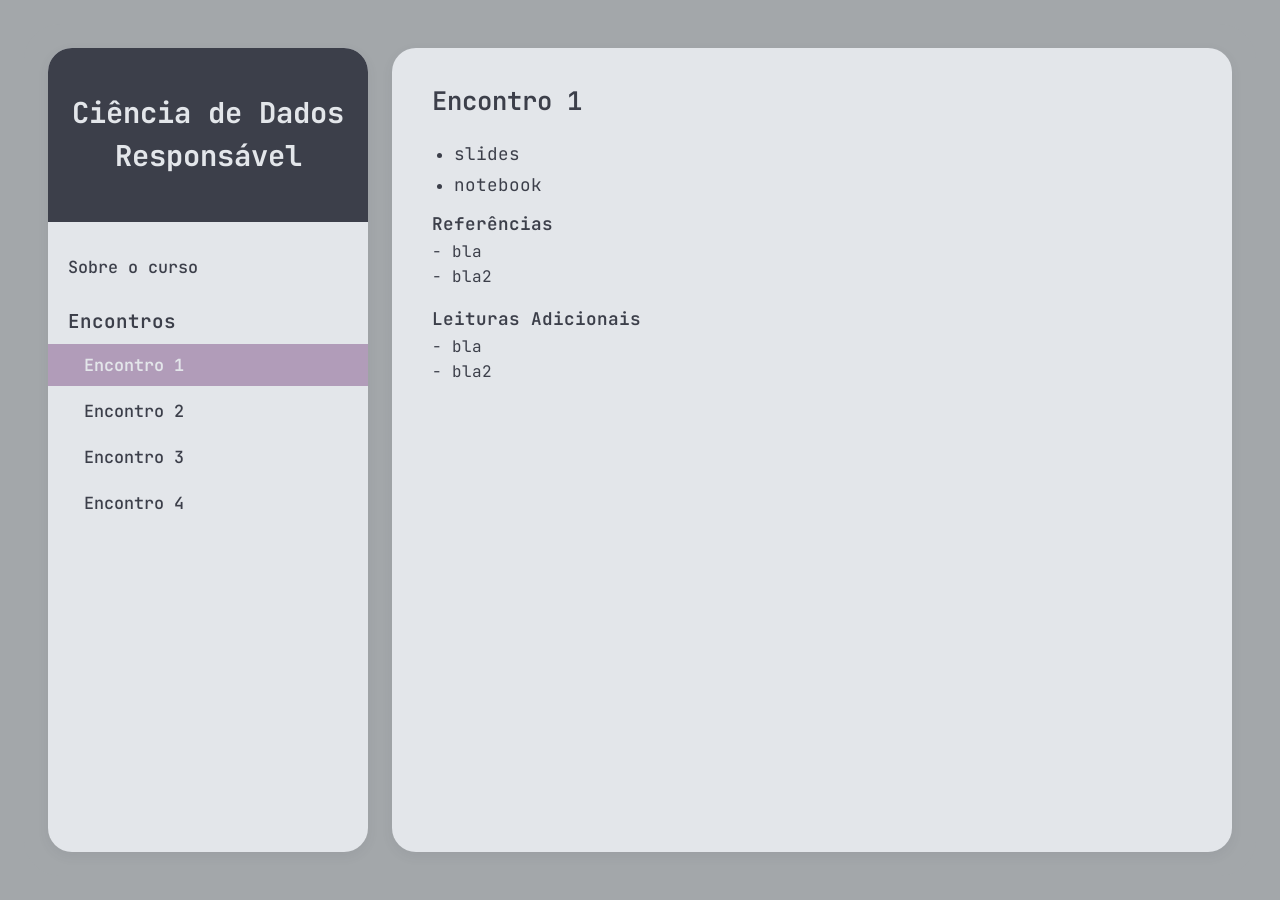
==== docs/encontro_1.html @ 3c86de16 "muda fonte pra monospace" ====
<!DOCTYPE html>
<html lang="pt-BR">
    <head>
        <meta charset="UTF-8">
        <meta name="viewport" content="width=device-width, initial-scale=1">
        <title>encontro 1 · ciência de dados responsável</title>

        <link rel="preconnect" href="https://fonts.googleapis.com">
        <link rel="preconnect" href="https://fonts.gstatic.com" crossorigin>
        <link href="https://fonts.googleapis.com/css2?family=JetBrains+Mono:wght@400;500;600;700&display=swap" rel="stylesheet">
        <link rel="stylesheet" href="style.css">
    </head>
    <body>
        <div class="outer-frame">
            <aside class="sidebar">
                <h1 class="course-title">Ciência de Dados<br>Responsável</h1>

                <nav class="nav-group">
                    <a class="nav-item" href="index.html">Sobre o curso</a>

                    <h2 class="nav-heading">Encontros</h2>
                    <ul class="nav-list">
                        <li><a class="nav-item active" href="encontro_1.html">Encontro 1</a></li>
                        <li><a class="nav-item" href="encontro_2.html">Encontro 2</a></li>
                        <li><a class="nav-item" href="encontro_3.html">Encontro 3</a></li>
                        <li><a class="nav-item" href="encontro_4.html">Encontro 4</a></li>
                    </ul>
                </nav>
            </aside>

            <main class="content-panel">
                <h2>Encontro 1</h2>
                <div class="content-section">
                    <ul class="topics-list">
                        <li><a href="https://exemplo.com/slides1" target="_blank" rel="noopener noreferrer" class="content-link">slides</a></li>
                        <li><a href="https://exemplo.com/notebook1" target="_blank" rel="noopener noreferrer" class="content-link">notebook</a></li>
                    </ul>

                    <div class="content-block">
                        <h3>Referências</h3>
                        <ul>
                            <li>bla</li>
                            <li>bla2</li>
                        </ul>
                    </div>

                    <div class="content-block">
                        <h3>Leituras Adicionais</h3>
                        <ul>
                            <li>bla</li>
                            <li>bla2</li>
                        </ul>
                    </div>
                </div>
            </main>
        </div>
    </body>
</html>
---- docs/style.css ----
/* --- Global Resets & Font Setup --- */
* {
  margin: 0;
  padding: 0;
  box-sizing: border-box;
}

body {
  font-family: 'JetBrains Mono', monospace;
  background-color: #a3a7aa;
  color: #3c3f4a;
  min-height: 100vh;
  display: flex;
  align-items: center;
  justify-content: center;
  padding: 24px;
}

/* --- Layout Structure --- */

/* 1. Contêiner externo */
.outer-frame {
  width: 100%;
  height: calc(100vh - 48px);
  border: none;
  border-radius: 36px;
  padding: 24px;
  display: flex;
  gap: 24px;
  background-color: #a3a7aa;
}

/* 2. Coluna esquerda (Menu Lateral / Painel interno) */
.sidebar {
  flex: 0 0 320px;
  border: none;
  border-radius: 24px;
  padding: 0;
  display: flex;
  flex-direction: column;
  background-color: #e3e6ea;
  box-shadow: 0 4px 12px rgba(60, 63, 74, 0.08);
  overflow: hidden; 
}

/* 3. Coluna direita (Painel principal de conteúdo) */
.content-panel {
  flex: 1;
  border: none;
  border-radius: 24px;
  padding: 36px 40px;
  overflow-y: auto;
  background-color: #e3e6ea;
  box-shadow: 0 4px 12px rgba(60, 63, 74, 0.08);
}

/* --- Typography & Elements --- */

/* Bloco do título */
.course-title {
  width: 100%;
  font-family: 'JetBrains Mono', monospace;
  font-size: 1.8rem;
  font-weight: 700; 
  line-height: 1.5;
  background-color: #3c3f4a;
  color: #e3e6ea;
  padding: 44px 20px; 
  margin: 0 0 24px 0;
  border-radius: 0;  
  text-align: center;
}

.nav-group {
  width: 100%;
}

.nav-heading {
  font-size: 1.2rem;
  font-weight: 600;
  color: #3c3f4a;
  margin: 20px 0 10px 0;
  padding-left: 20px;
}

.nav-list {
  list-style: none;
  display: flex;
  flex-direction: column;
  gap: 4px;
  width: 100%;
}

/* Links de navegação */
.nav-item {
  width: 100%;
  display: block;
  background: none;
  border: none;
  font-family: 'JetBrains Mono', monospace;
  font-size: 1.05rem;
  font-weight: 500;
  color: #3c3f4a;
  cursor: pointer;
  text-align: left;
  text-decoration: none;
  padding: 10px 20px;
  border-radius: 0; 
  transition: all 0.2s ease;
}

/* Itens da lista de encontros */
.nav-list .nav-item {
  padding-left: 36px;
}

/* Destaque ao passar o mouse ou se estiver selecionado */
.nav-item:hover,
.nav-item.active {
  background-color: #b19cb9;
  color: #e3e6ea;
}

.nav-item.active {
  font-weight: 600;
}

/* --- Content Area Specific Styles --- */
.content-panel h2 {
  font-size: 1.6rem;
  font-weight: 600;
  color: #3c3f4a;
  margin-bottom: 24px;
}

.content-section {
  display: flex;
  flex-direction: column;
  gap: 16px;
}

/* Lista com bolinhas para slides e notebook */
.topics-list {
  list-style-type: disc; 
  padding-left: 22px;
  display: flex;
  flex-direction: column;
  gap: 8px;
}

.content-link {
  font-size: 1.1rem;
  color: #3c3f4a;
  text-decoration: none;
  display: inline-block;
  transition: color 0.2s ease;
}

.content-link:hover {
  text-decoration: underline;
}

.content-block h3 {
  font-size: 1.1rem;
  font-weight: 600;
  color: #3c3f4a;
  margin-bottom: 6px;
}

.content-block ul {
  list-style-type: "- ";
  padding-left: 20px;
}

.content-block li {
  font-size: 1rem;
  color: #3c3f4a;
  margin-bottom: 4px;
}

/* --- Responsive Breakpoint --- */
@media (max-width: 768px) {
  .outer-frame {
    flex-direction: column;
    height: auto;
    min-height: auto;
    padding: 12px;
  }

  .sidebar {
    flex: none;
    width: 100%;
  }
}
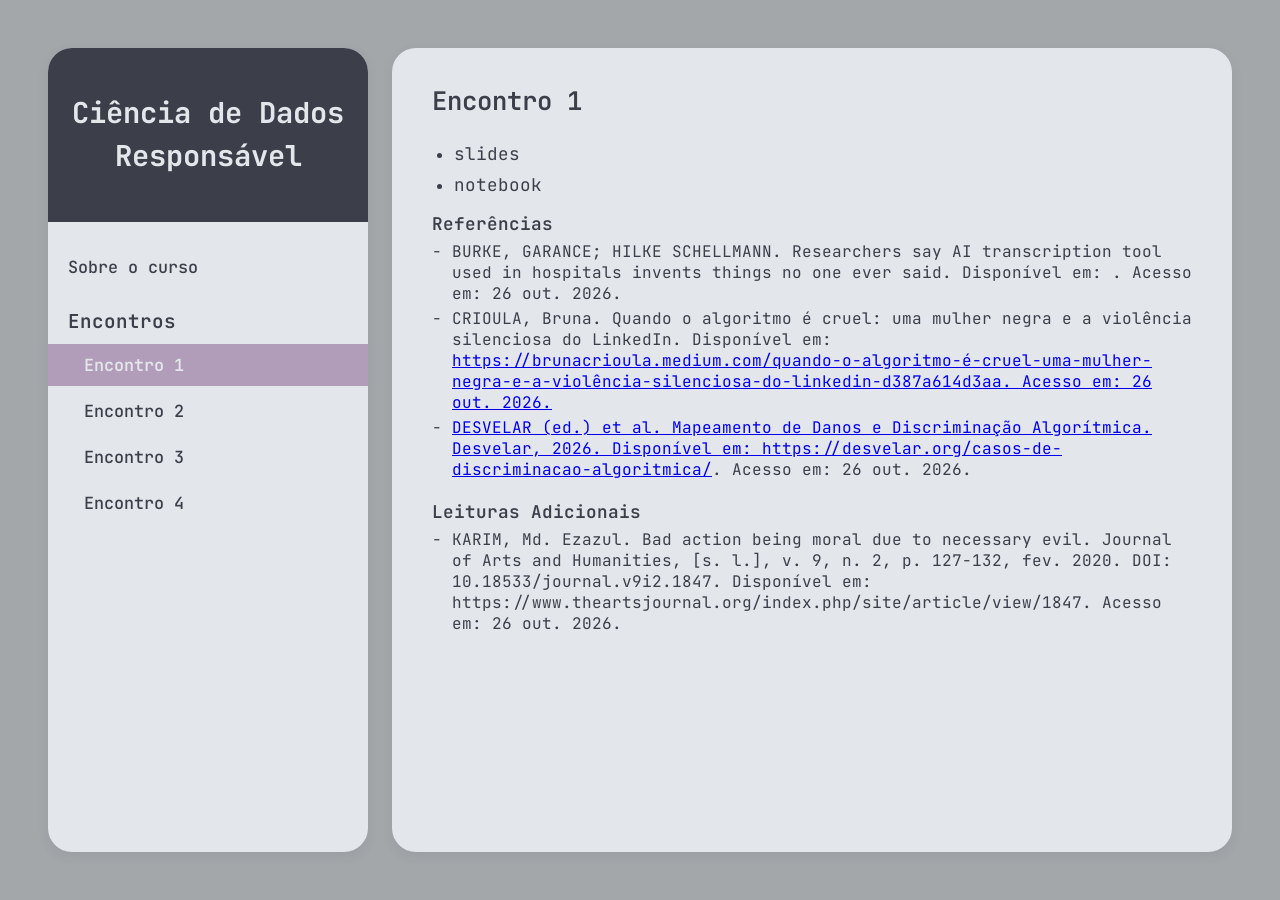
==== commit b571bb4e: "adiciona refs" ====
--- a/docs/encontro_1.html
+++ b/docs/encontro_1.html
@@ -39,16 +39,16 @@
                     <div class="content-block">
                         <h3>Referências</h3>
                         <ul>
-                            <li>bla</li>
-                            <li>bla2</li>
+                            <li>BURKE, GARANCE; HILKE SCHELLMANN. Researchers say AI transcription tool used in hospitals invents things no one ever said. Disponível em: <https://apnews.com/article/ai-artificial-intelligence-health-business-90020cdf5fa16c79ca2e5b6c4c9bbb14>. Acesso em: 26 out. 2026.</li>
+                            <li>CRIOULA, Bruna. Quando o algoritmo é cruel: uma mulher negra e a violência silenciosa do LinkedIn. Disponível em: <a target="_blank" href="https://brunacrioula.medium.com/quando-o-algoritmo-%C3%A9-cruel-uma-mulher-negra-e-a-viol%C3%AAncia-silenciosa-do-linkedin-d387a614d3aa">https://brunacrioula.medium.com/quando-o-algoritmo-é-cruel-uma-mulher-negra-e-a-violência-silenciosa-do-linkedin-d387a614d3aa</qa>. Acesso em: 26 out. 2026.</li>
+                            <li>DESVELAR (ed.) et al. Mapeamento de Danos e Discriminação Algorítmica. Desvelar, 2026. Disponível em: <a target="_blank" href="https://desvelar.org/casos-de-discriminacao-algoritmica/">https://desvelar.org/casos-de-discriminacao-algoritmica/</a>. Acesso em: 26 out. 2026.</li>
                         </ul>
                     </div>
 
                     <div class="content-block">
                         <h3>Leituras Adicionais</h3>
                         <ul>
-                            <li>bla</li>
-                            <li>bla2</li>
+                            <li>KARIM, Md. Ezazul. Bad action being moral due to necessary evil. Journal of Arts and Humanities, [s. l.], v. 9, n. 2, p. 127-132, fev. 2020. DOI: 10.18533/journal.v9i2.1847. Disponível em: https://www.theartsjournal.org/index.php/site/article/view/1847. Acesso em: 26 out. 2026.</li>
                         </ul>
                     </div>
                 </div>
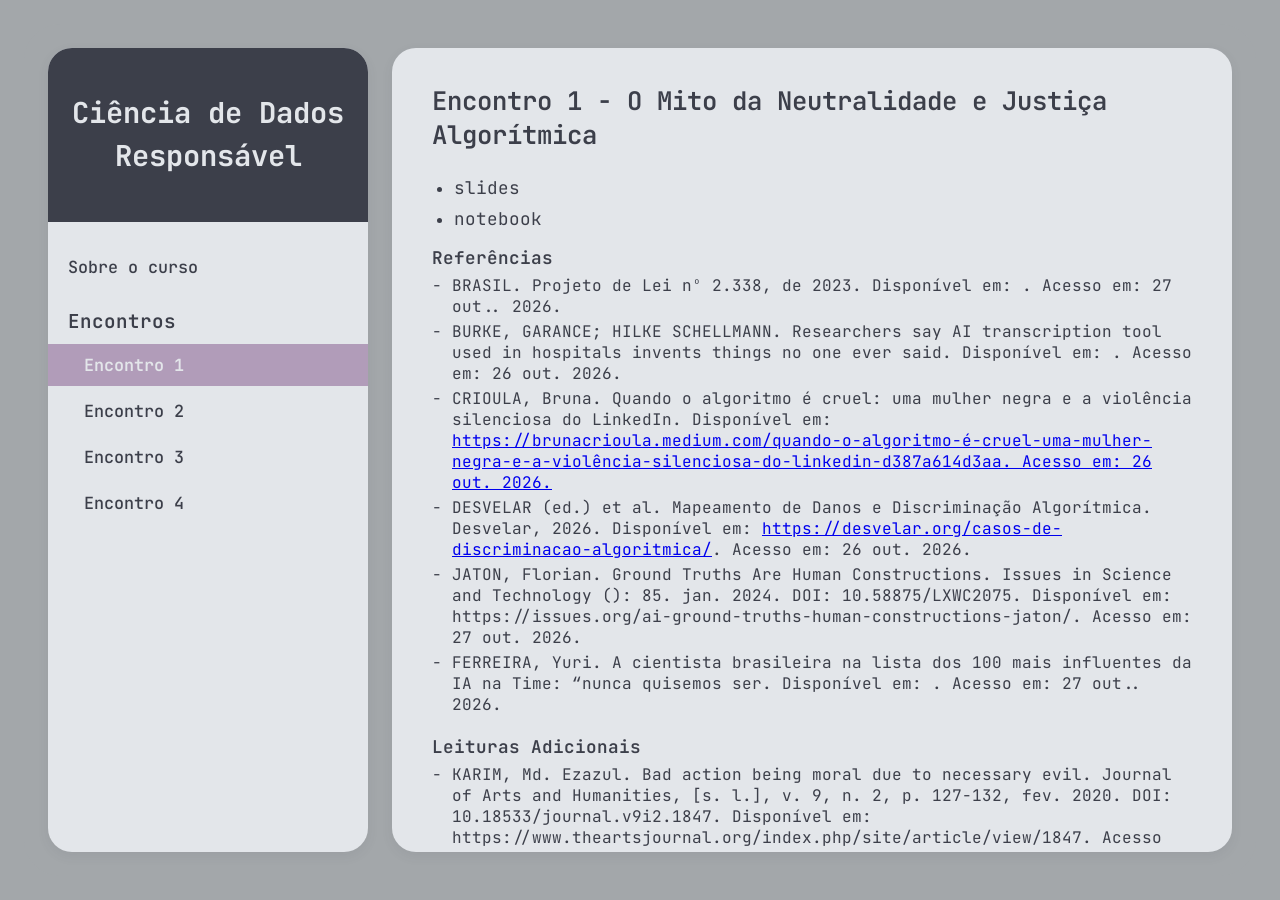
==== commit 7f204267: "refs" ====
--- a/docs/encontro_1.html
+++ b/docs/encontro_1.html
@@ -29,7 +29,7 @@
             </aside>
 
             <main class="content-panel">
-                <h2>Encontro 1</h2>
+                <h2>Encontro 1 - O Mito da Neutralidade e Justiça Algorítmica</h2>
                 <div class="content-section">
                     <ul class="topics-list">
                         <li><a href="https://exemplo.com/slides1" target="_blank" rel="noopener noreferrer" class="content-link">slides</a></li>
@@ -39,9 +39,12 @@
                     <div class="content-block">
                         <h3>Referências</h3>
                         <ul>
+                            <li>BRASIL. Projeto de Lei nº 2.338, de 2023. Disponível em: <https://www25.senado.leg.br/web/atividade/materias/-/materia/157233>. Acesso em: 27 out.. 2026.</li>
                             <li>BURKE, GARANCE; HILKE SCHELLMANN. Researchers say AI transcription tool used in hospitals invents things no one ever said. Disponível em: <https://apnews.com/article/ai-artificial-intelligence-health-business-90020cdf5fa16c79ca2e5b6c4c9bbb14>. Acesso em: 26 out. 2026.</li>
-                            <li>CRIOULA, Bruna. Quando o algoritmo é cruel: uma mulher negra e a violência silenciosa do LinkedIn. Disponível em: <a target="_blank" href="https://brunacrioula.medium.com/quando-o-algoritmo-%C3%A9-cruel-uma-mulher-negra-e-a-viol%C3%AAncia-silenciosa-do-linkedin-d387a614d3aa">https://brunacrioula.medium.com/quando-o-algoritmo-é-cruel-uma-mulher-negra-e-a-violência-silenciosa-do-linkedin-d387a614d3aa</qa>. Acesso em: 26 out. 2026.</li>
+                            <li>CRIOULA, Bruna. Quando o algoritmo é cruel: uma mulher negra e a violência silenciosa do LinkedIn. Disponível em: <a target="_blank" href="https://brunacrioula.medium.com/quando-o-algoritmo-%C3%A9-cruel-uma-mulher-negra-e-a-viol%C3%AAncia-silenciosa-do-linkedin-d387a614d3aa">https://brunacrioula.medium.com/quando-o-algoritmo-é-cruel-uma-mulher-negra-e-a-violência-silenciosa-do-linkedin-d387a614d3aa</qa>. Acesso em: 26 out. 2026.</a></li>
                             <li>DESVELAR (ed.) et al. Mapeamento de Danos e Discriminação Algorítmica. Desvelar, 2026. Disponível em: <a target="_blank" href="https://desvelar.org/casos-de-discriminacao-algoritmica/">https://desvelar.org/casos-de-discriminacao-algoritmica/</a>. Acesso em: 26 out. 2026.</li>
+                            <li>JATON, Florian. Ground Truths Are Human Constructions. Issues in Science and Technology (): 85. jan. 2024. DOI: 10.58875/LXWC2075. Disponível em: https://issues.org/ai-ground-truths-human-constructions-jaton/. Acesso em: 27 out. 2026.</li>
+                            <li>FERREIRA, Yuri. A cientista brasileira na lista dos 100 mais influentes da IA na Time: “nunca quisemos ser. Disponível em: <https://revistaforum.com.br/tecnologia/a-cientista-brasileira-na-lista-dos-100-mais-influentes-da-ia-na-time-nunca-quisemos-ser-milionarios/>. Acesso em: 27 out.. 2026.</li>
                         </ul>
                     </div>
 
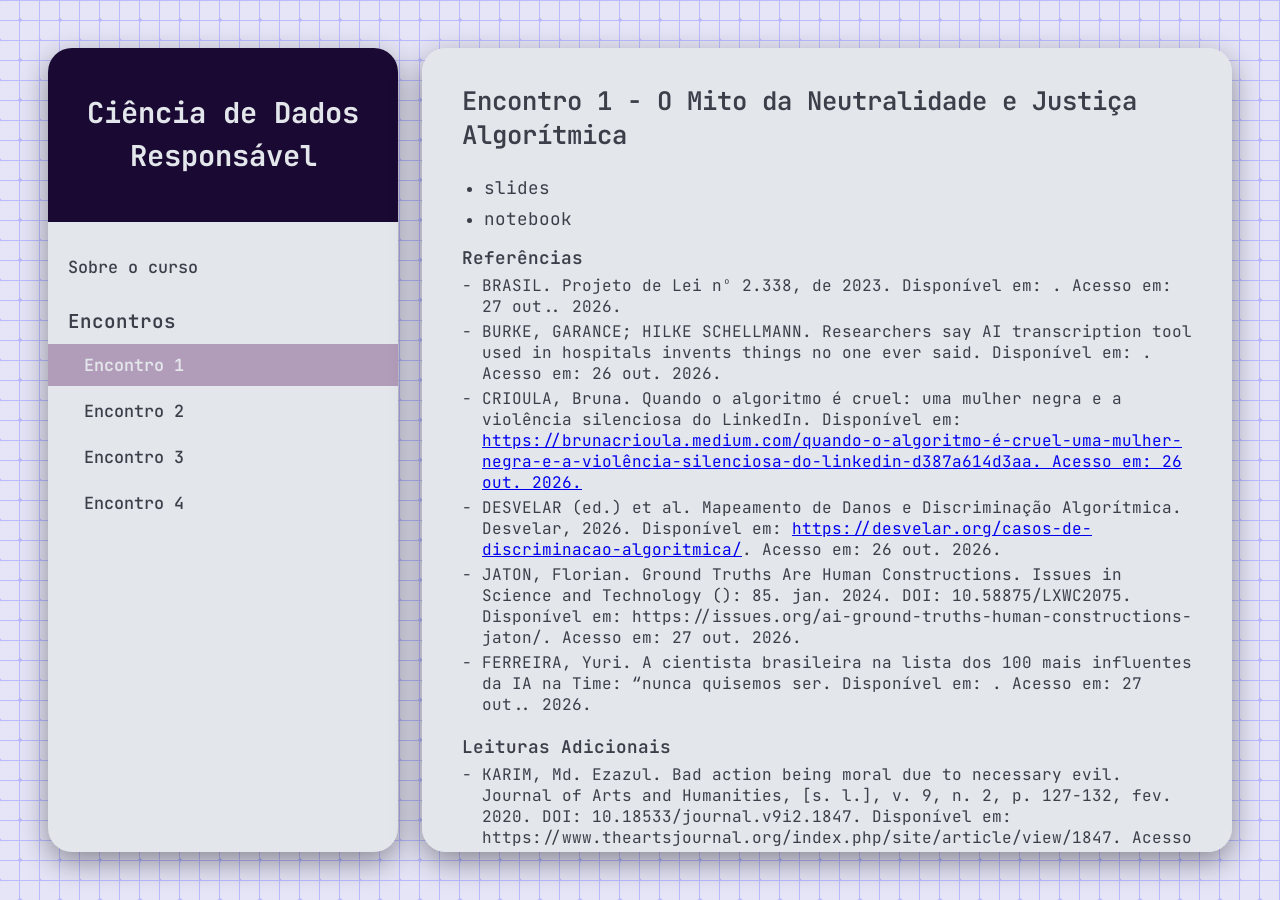
==== commit 6ec358f9: "adiciona notebook" ====
--- a/docs/encontro_1.html
+++ b/docs/encontro_1.html
@@ -52,6 +52,7 @@
                         <h3>Leituras Adicionais</h3>
                         <ul>
                             <li>KARIM, Md. Ezazul. Bad action being moral due to necessary evil. Journal of Arts and Humanities, [s. l.], v. 9, n. 2, p. 127-132, fev. 2020. DOI: 10.18533/journal.v9i2.1847. Disponível em: https://www.theartsjournal.org/index.php/site/article/view/1847. Acesso em: 26 out. 2026.</li>
+                            <li>OLIVEIRA, Gustavo. Ciência de dados e ética. Introdução à Ciência de Dados. [s. l.: s. n.], 2021. Disponível em: <a href="https://gcpeixoto.github.io/ICD/ipynb/19-etica-dados.html">https://gcpeixoto.github.io/ICD/ipynb/19-etica-dados.html</a>. Acesso em: 2 nov. 2026.</li>
                         </ul>
                     </div>
                 </div>
--- a/docs/style.css
+++ b/docs/style.css
@@ -5,9 +5,14 @@
   box-sizing: border-box;
 }
 
+
 body {
   font-family: 'JetBrains Mono', monospace;
-  background-color: #a3a7aa;
+  background-color: #E5E5F7;
+  /* fundo quadriculado  */
+  background-image:  repeating-linear-gradient(0deg, transparent, transparent 19px, #bbbbff 19px, #bbbbff 20px, transparent 20px, transparent 39px, #bbbbff 39px, #bbbbff 40px), repeating-linear-gradient(90deg, transparent, transparent 19px, #bbbbff 19px, #bbbbff 20px, transparent 20px, transparent 39px, #bbbbff 39px, #bbbbff 40px), radial-gradient(circle at 20px 20px, #bbbbff 1.6px, transparent 2.1px), radial-gradient(circle at 0px 0px, #bbbbff 1.2px, transparent 1.7px), radial-gradient(circle at 40px 0px, #bbbbff 1.2px, transparent 1.7px), radial-gradient(circle at 0px 40px, #bbbbff 1.2px, transparent 1.7px), radial-gradient(circle at 40px 40px, #bbbbff 1.2px, transparent 1.7px);
+  background-size: 40px 40px;
+  background-attachment: fixed;
   color: #3c3f4a;
   min-height: 100vh;
   display: flex;
@@ -16,6 +21,8 @@
   padding: 24px;
 }
 
+
+
 /* --- Layout Structure --- */
 
 /* 1. Contêiner externo */
@@ -27,19 +34,19 @@
   padding: 24px;
   display: flex;
   gap: 24px;
-  background-color: #a3a7aa;
+  background-color: transparent;
 }
 
 /* 2. Coluna esquerda (Menu Lateral / Painel interno) */
 .sidebar {
-  flex: 0 0 320px;
+  flex: 0 0 350px;
   border: none;
   border-radius: 24px;
   padding: 0;
   display: flex;
   flex-direction: column;
   background-color: #e3e6ea;
-  box-shadow: 0 4px 12px rgba(60, 63, 74, 0.08);
+  box-shadow: 0 10px 30px rgba(0, 0, 0, 0.4);
   overflow: hidden; 
 }
 
@@ -51,7 +58,7 @@
   padding: 36px 40px;
   overflow-y: auto;
   background-color: #e3e6ea;
-  box-shadow: 0 4px 12px rgba(60, 63, 74, 0.08);
+  box-shadow: 0 10px 30px rgba(0, 0, 0, 0.4);
 }
 
 /* --- Typography & Elements --- */
@@ -63,7 +70,7 @@
   font-size: 1.8rem;
   font-weight: 700; 
   line-height: 1.5;
-  background-color: #3c3f4a;
+  background-color: #190933;
   color: #e3e6ea;
   padding: 44px 20px; 
   margin: 0 0 24px 0;
@@ -191,4 +198,4 @@
     flex: none;
     width: 100%;
   }
-}+}
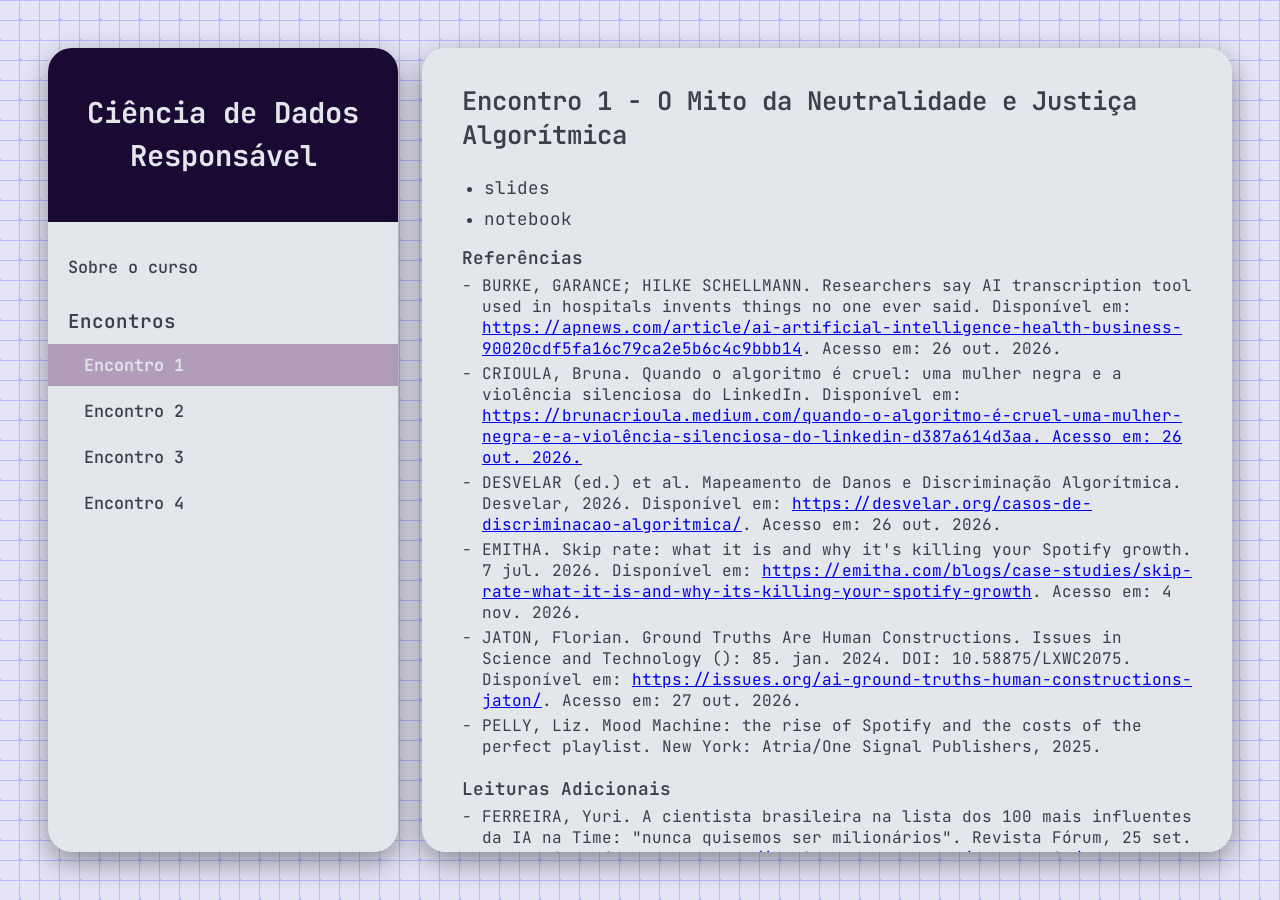
==== commit 51fc7497: "corrige formatação das referências" ====
--- a/docs/encontro_1.html
+++ b/docs/encontro_1.html
@@ -32,26 +32,28 @@
                 <h2>Encontro 1 - O Mito da Neutralidade e Justiça Algorítmica</h2>
                 <div class="content-section">
                     <ul class="topics-list">
-                        <li><a href="https://exemplo.com/slides1" target="_blank" rel="noopener noreferrer" class="content-link">slides</a></li>
-                        <li><a href="https://exemplo.com/notebook1" target="_blank" rel="noopener noreferrer" class="content-link">notebook</a></li>
+                        <li><a href="../encontro_1/encontro_1.pdf" target="_blank" rel="noopener noreferrer" class="content-link">slides</a></li>
+                        <li><a href="../encontro_1/ENEM_impacto_das_escolhas.ipynb" target="_blank" rel="noopener noreferrer" class="content-link">notebook</a></li>
                     </ul>
 
                     <div class="content-block">
                         <h3>Referências</h3>
                         <ul>
-                            <li>BRASIL. Projeto de Lei nº 2.338, de 2023. Disponível em: <https://www25.senado.leg.br/web/atividade/materias/-/materia/157233>. Acesso em: 27 out.. 2026.</li>
-                            <li>BURKE, GARANCE; HILKE SCHELLMANN. Researchers say AI transcription tool used in hospitals invents things no one ever said. Disponível em: <https://apnews.com/article/ai-artificial-intelligence-health-business-90020cdf5fa16c79ca2e5b6c4c9bbb14>. Acesso em: 26 out. 2026.</li>
+                            <li>BURKE, GARANCE; HILKE SCHELLMANN. Researchers say AI transcription tool used in hospitals invents things no one ever said. Disponível em: <a href="https://apnews.com/article/ai-artificial-intelligence-health-business-90020cdf5fa16c79ca2e5b6c4c9bbb14"</a>https://apnews.com/article/ai-artificial-intelligence-health-business-90020cdf5fa16c79ca2e5b6c4c9bbb14</a>. Acesso em: 26 out. 2026.</li>
                             <li>CRIOULA, Bruna. Quando o algoritmo é cruel: uma mulher negra e a violência silenciosa do LinkedIn. Disponível em: <a target="_blank" href="https://brunacrioula.medium.com/quando-o-algoritmo-%C3%A9-cruel-uma-mulher-negra-e-a-viol%C3%AAncia-silenciosa-do-linkedin-d387a614d3aa">https://brunacrioula.medium.com/quando-o-algoritmo-é-cruel-uma-mulher-negra-e-a-violência-silenciosa-do-linkedin-d387a614d3aa</qa>. Acesso em: 26 out. 2026.</a></li>
                             <li>DESVELAR (ed.) et al. Mapeamento de Danos e Discriminação Algorítmica. Desvelar, 2026. Disponível em: <a target="_blank" href="https://desvelar.org/casos-de-discriminacao-algoritmica/">https://desvelar.org/casos-de-discriminacao-algoritmica/</a>. Acesso em: 26 out. 2026.</li>
-                            <li>JATON, Florian. Ground Truths Are Human Constructions. Issues in Science and Technology (): 85. jan. 2024. DOI: 10.58875/LXWC2075. Disponível em: https://issues.org/ai-ground-truths-human-constructions-jaton/. Acesso em: 27 out. 2026.</li>
-                            <li>FERREIRA, Yuri. A cientista brasileira na lista dos 100 mais influentes da IA na Time: “nunca quisemos ser. Disponível em: <https://revistaforum.com.br/tecnologia/a-cientista-brasileira-na-lista-dos-100-mais-influentes-da-ia-na-time-nunca-quisemos-ser-milionarios/>. Acesso em: 27 out.. 2026.</li>
+                            <li>EMITHA. Skip rate: what it is and why it's killing your Spotify growth. 7 jul. 2026. Disponível em: <a href="https://emitha.com/blogs/case-studies/skip-rate-what-it-is-and-why-its-killing-your-spotify-growth">https://emitha.com/blogs/case-studies/skip-rate-what-it-is-and-why-its-killing-your-spotify-growth</a>. Acesso em: 4 nov. 2026.</li>
+                            <li>JATON, Florian. Ground Truths Are Human Constructions. Issues in Science and Technology (): 85. jan. 2024. DOI: 10.58875/LXWC2075. Disponível em: <a href="https://issues.org/ai-ground-truths-human-constructions-jaton/">https://issues.org/ai-ground-truths-human-constructions-jaton/</a>. Acesso em: 27 out. 2026.</li>
+                            <li>PELLY, Liz. Mood Machine: the rise of Spotify and the costs of the perfect playlist. New York: Atria/One Signal Publishers, 2025.</li>
                         </ul>
                     </div>
 
                     <div class="content-block">
                         <h3>Leituras Adicionais</h3>
                         <ul>
+                            <li>FERREIRA, Yuri. A cientista brasileira na lista dos 100 mais influentes da IA na Time: "nunca quisemos ser milionários". Revista Fórum, 25 set. 2025. Disponível em: <a href="https://revistaforum.com.br/tecnologia/a-cientista-brasileira-na-lista-dos-100-mais-influentes-da-ia-na-time-nunca-quisemos-ser-milionarios/">https://revistaforum.com.br/tecnologia/a-cientista-brasileira-na-lista-dos-100-mais-influentes-da-ia-na-time-nunca-quisemos-ser-milionarios/</a>. Acesso em: 4 nov. 2026.</li>
                             <li>KARIM, Md. Ezazul. Bad action being moral due to necessary evil. Journal of Arts and Humanities, [s. l.], v. 9, n. 2, p. 127-132, fev. 2020. DOI: 10.18533/journal.v9i2.1847. Disponível em: https://www.theartsjournal.org/index.php/site/article/view/1847. Acesso em: 26 out. 2026.</li>
+                            <li>LISTENTOLOCAL. ListenToLocal Blog: support local music. Ithaca: ListenToLocal; Ithaca College, 2026. Disponível em: <a href="https://blog.listentolocal.org/">https://blog.listentolocal.org/</a>. Acesso em: 4 nov. 2026.</li>
                             <li>OLIVEIRA, Gustavo. Ciência de dados e ética. Introdução à Ciência de Dados. [s. l.: s. n.], 2021. Disponível em: <a href="https://gcpeixoto.github.io/ICD/ipynb/19-etica-dados.html">https://gcpeixoto.github.io/ICD/ipynb/19-etica-dados.html</a>. Acesso em: 2 nov. 2026.</li>
                         </ul>
                     </div>
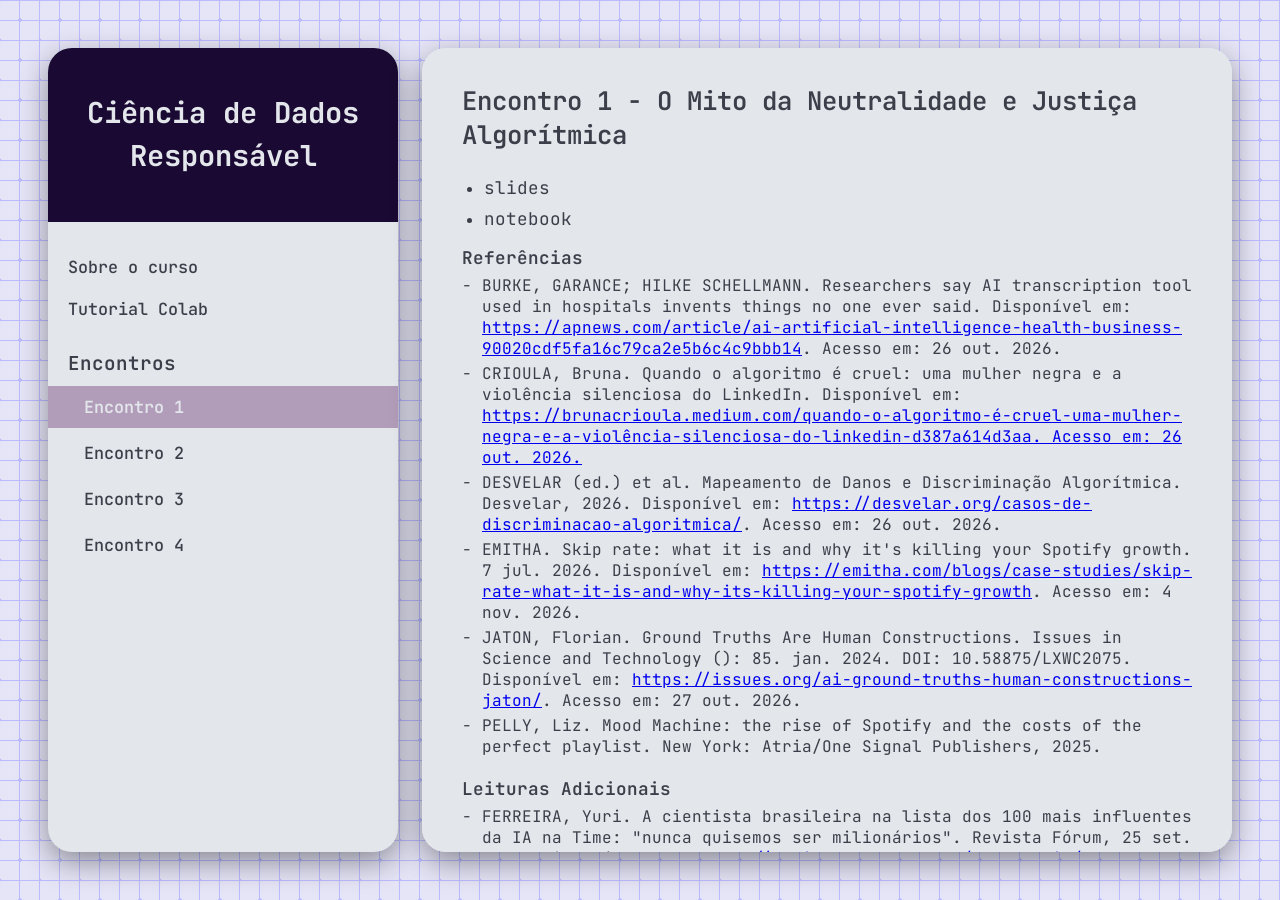
==== commit f2a332f5: "add tutorial como uma pagina no site do curso" ====
--- a/docs/encontro_1.html
+++ b/docs/encontro_1.html
@@ -17,6 +17,7 @@
 
                 <nav class="nav-group">
                     <a class="nav-item" href="index.html">Sobre o curso</a>
+                    <a class="nav-item" href="tutorial_colab.html">Tutorial Colab</a>
 
                     <h2 class="nav-heading">Encontros</h2>
                     <ul class="nav-list">
@@ -32,8 +33,8 @@
                 <h2>Encontro 1 - O Mito da Neutralidade e Justiça Algorítmica</h2>
                 <div class="content-section">
                     <ul class="topics-list">
-                        <li><a href="../encontro_1/encontro_1.pdf" target="_blank" rel="noopener noreferrer" class="content-link">slides</a></li>
-                        <li><a href="../encontro_1/ENEM_impacto_das_escolhas.ipynb" target="_blank" rel="noopener noreferrer" class="content-link">notebook</a></li>
+                        <li><a href="https://github.com/giovana-morais/ciencia_de_dados_responsavel/blob/main/encontro_1/encontro_1.pdf" target="_blank" rel="noopener noreferrer" class="content-link">slides</a></li>
+                        <li><a href="https://github.com/giovana-morais/ciencia_de_dados_responsavel/blob/main/encontro_1/ENEM_impacto_das_escolhas.ipynb" target="_blank" rel="noopener noreferrer" class="content-link">notebook</a></li>
                     </ul>
 
                     <div class="content-block">
--- a/docs/style.css
+++ b/docs/style.css
@@ -185,6 +185,16 @@
   margin-bottom: 4px;
 }
 
+.content-img {
+  max-width: 50%;       
+  height: auto;          
+  display: block;        
+  margin: 20px auto;        
+  border-radius: 12px;   
+  border: 1px solid rgba(0, 0, 0, 0.1); 
+  box-shadow: 0 4px 12px rgba(0, 0, 0, 0.1); 
+}
+
 /* --- Responsive Breakpoint --- */
 @media (max-width: 768px) {
   .outer-frame {
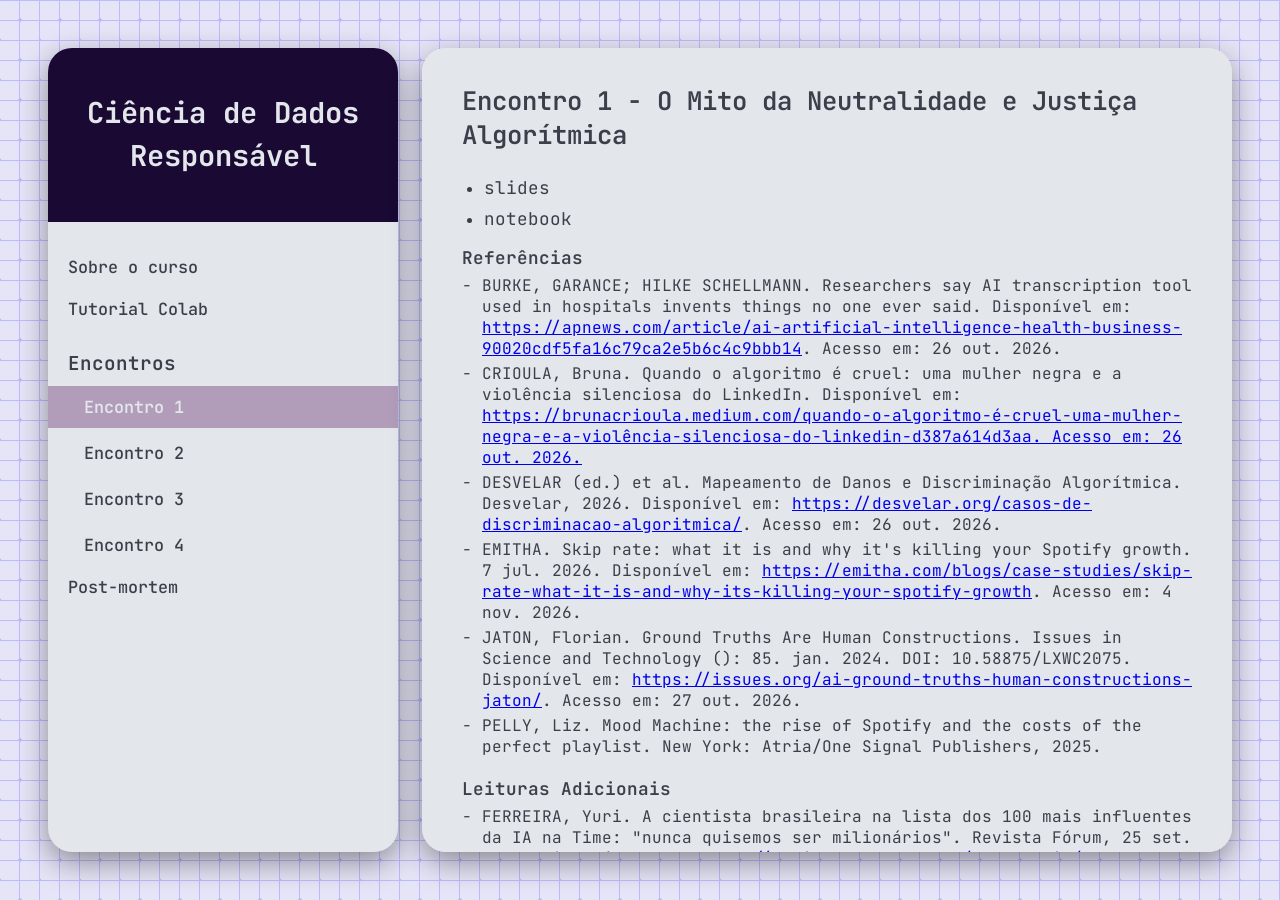
==== commit 0acfbb2d: "adiciona materiais do encontro 4" ====
--- a/docs/encontro_1.html
+++ b/docs/encontro_1.html
@@ -26,6 +26,8 @@
                         <li><a class="nav-item" href="encontro_3.html">Encontro 3</a></li>
                         <li><a class="nav-item" href="encontro_4.html">Encontro 4</a></li>
                     </ul>
+
+                    <a class="nav-item" href="postmortem.html">Post-mortem</a>
                 </nav>
             </aside>
 
